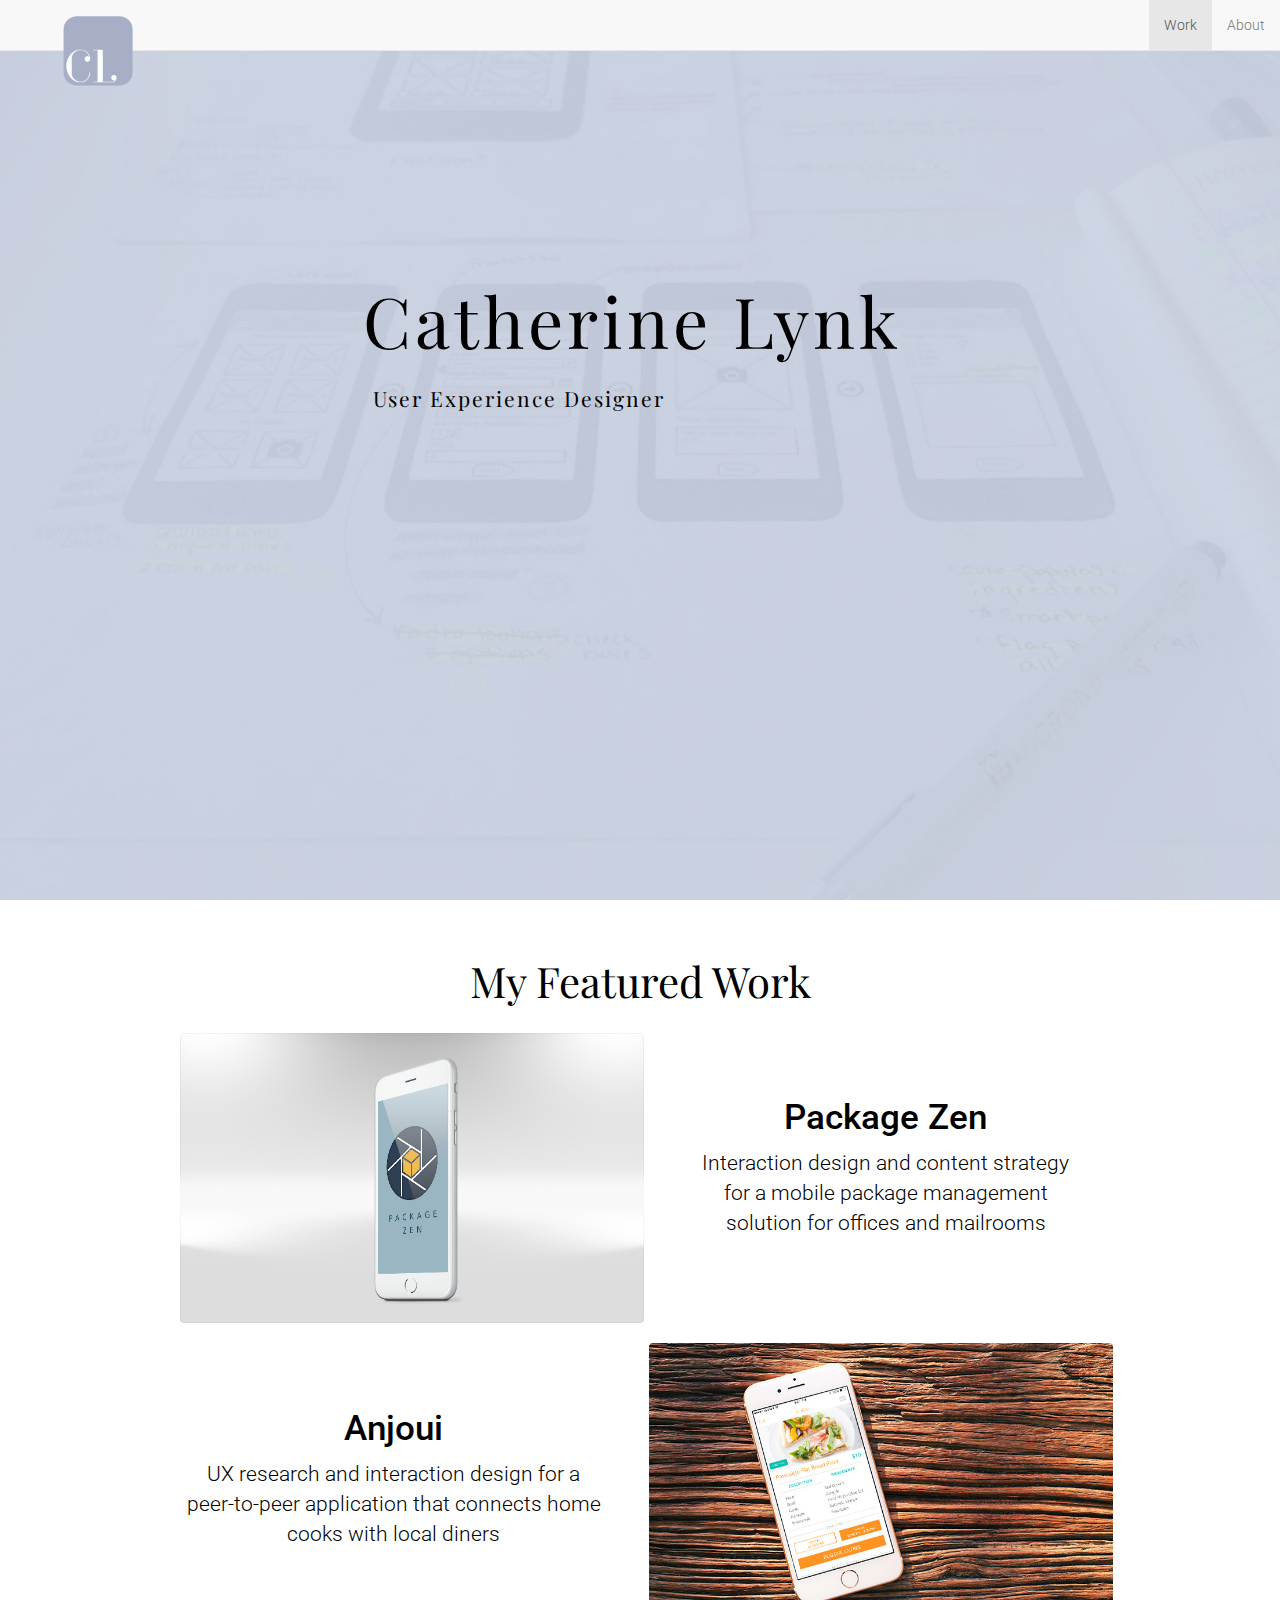
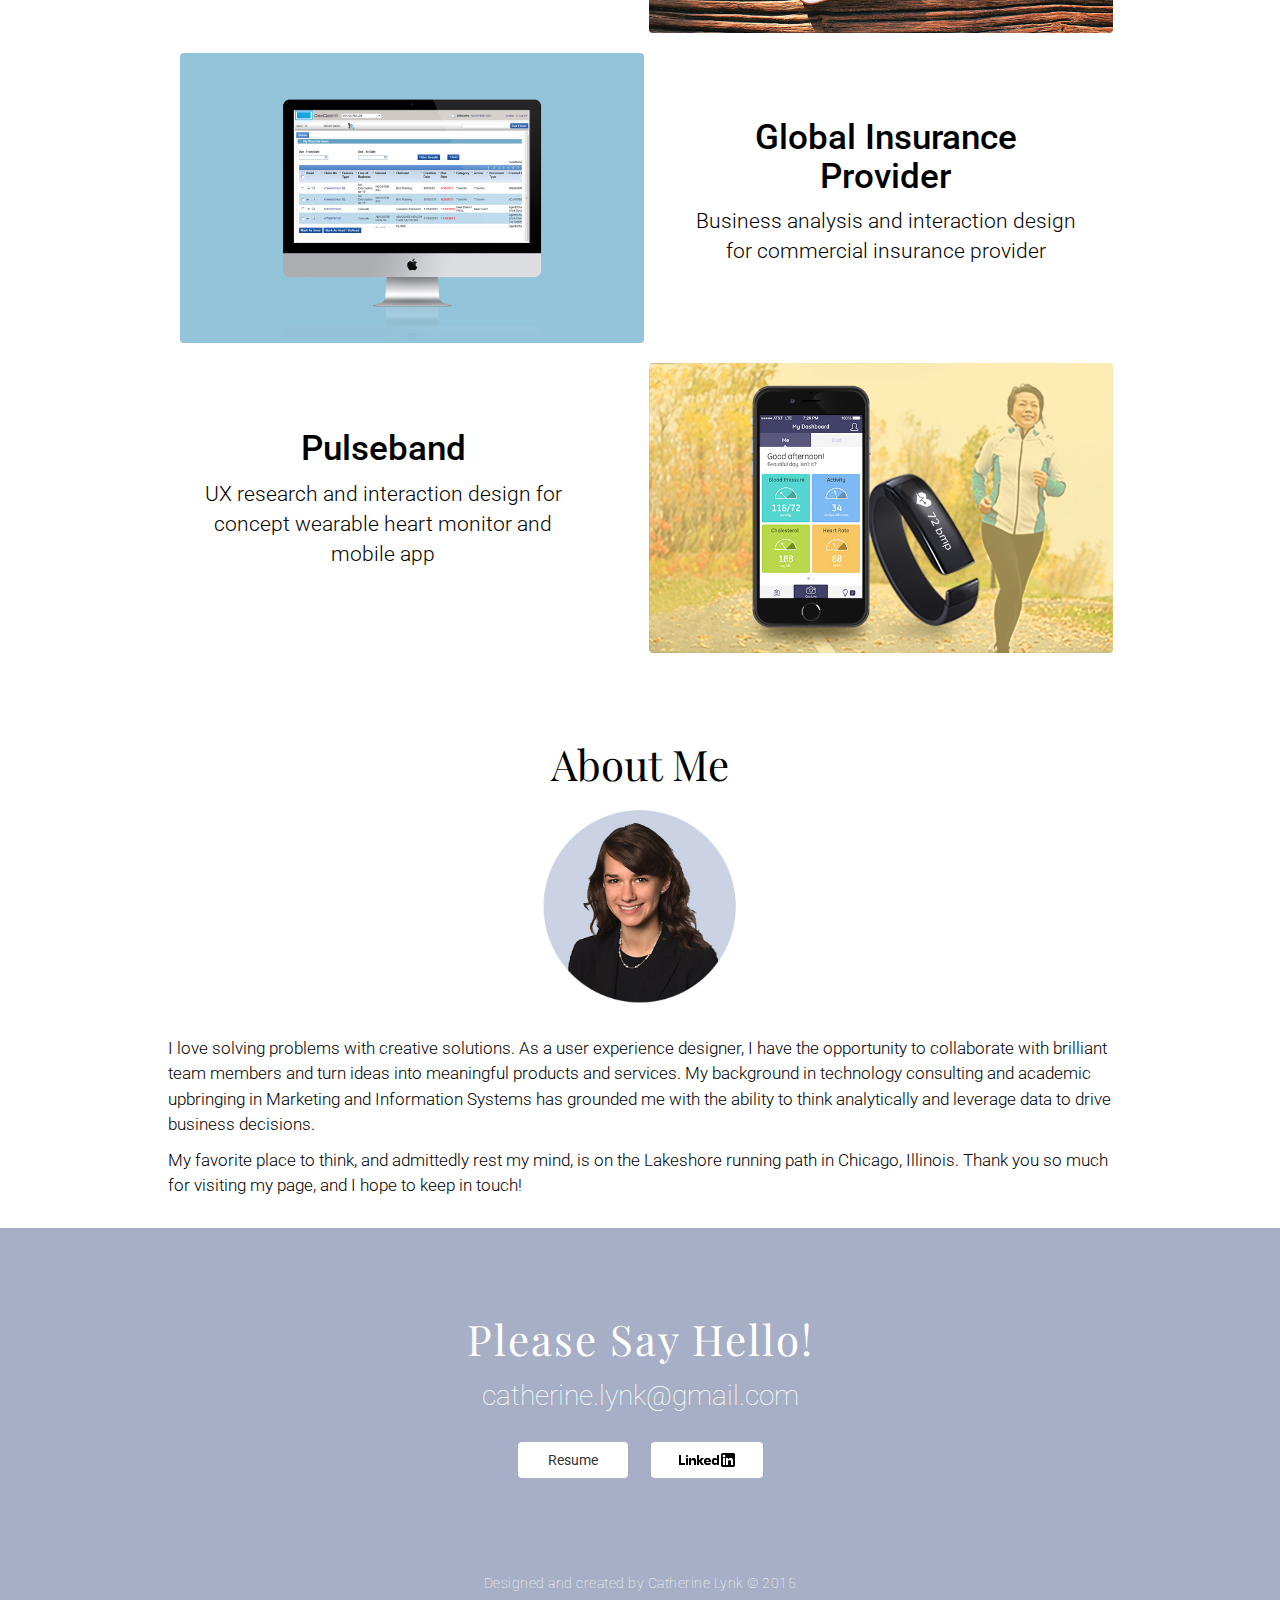
==== index.html @ 45167cb5 "Package Zen Case Study" ====
<!DOCTYPE html>
<html lang="en">
  <head>
    <meta charset="utf-8">
    <meta http-equiv="X-UA-Compatible" content="IE=edge">
    <meta name="viewport" content="width=device-width, initial-scale=1">
    <!-- The above 3 meta tags *must* come first in the head; any other head content must come *after* these tags -->

    <title>Catherine Lynk</title>

    <!-- fonts -->
    <link href='http://fonts.googleapis.com/css?family=Roboto:400,100,300' rel='stylesheet' type='text/css'>
    <link href='http://fonts.googleapis.com/css?family=Playfair+Display' rel='stylesheet' type='text/css'>
    <link rel="stylesheet" href="https://maxcdn.bootstrapcdn.com/font-awesome/4.3.0/css/font-awesome.min.css">

<!-- Reset -->
    <link rel="stylesheet" href="css/reset.css">
<!-- Bootstrap -->
    <link href="css/bootstrap.min.css" rel="stylesheet">
<!-- Main CSS -->
    <link rel="stylesheet" href="css/main.css">

  <link rel="icon" 
      type="image/png" 
      href="img/favicon.png"/>
  </head>
<!-- Body -->
  
  <body>

  <header>
    <nav class="navbar navbar-default navbar-fixed-top">
      <div class="container-fluid">
       <div class="navbar-header">
         <button type="button" class="navbar-toggle collapsed"
         data-toggle="collapse" data-target="#bs-example-navbar-collapse-1" aria-expanded="false">
          <span class="sr-only">Toggle navigation</span>
          <span class="icon-bar"></span>
          <span class="icon-bar"></span>
          <span class="icon-bar"></span>
        </button>
        <a class="navbar-brand" href="#">
            <img alt="Brand" src="img/Logo.png" class="img-responsive logo">
        </a>
       </div>
      <div class="collapse navbar-collapse" id="bs-example-navbar-collapse-1">
       <ul class="nav navbar-nav navbar-right">
        <li class="active"><a class="nav_work" href="#">Work <span class="sr-only">(current)</span></a></li>
        <!-- <li><a href="#">Resume</a></li> -->
        <li><a href="#" class="nav_about">About</a></li>
        <!-- <li><a href="#" class="nav_contact">Contact</a></li> -->
       </ul>
      </div><!-- /.navbar-collapse -->
     </div><!-- /.container-fluid -->
    </nav>


  <div class="jumbotron">
  <section class="container">
    <div class="row headline">
      <article  class="col-md-6 col-md-offset-3">
      <h1 >Catherine Lynk</h1>
      <p class="byline">User Experience Designer</p>
      </article>
    </div>
  </section>
  </div>

</header>

<main>

<section class="container" id="work">
    <h2> My Featured Work </h2>

<!-- Package Zen -->
  <div class="row PZall">
    <article  class="col-md-10 col-md-offset-1">
      <a href="packagezen/index.html">
      <img alt="Package Zen" src="img/PackageZen.jpg" class="col-md-5 img-responsive PZimg">
    </a>

      <div class="PZtext">
    <a href="packagezen/index.html">
      <h3> Package Zen </h3>
    </a>

      <h4> Interaction design and content strategy for a mobile package management solution for offices and mailrooms</h4>
      </div>
    </article>
  </div>

<!-- Anjoui -->
<div class="row Anjouiall">
  <article  class="col-md-10 col-md-offset-1">
    

    <a href="anjoui/index.html">
      <img alt="Anjoui" src="img/Anjoui.jpg" class="img-responsive Anjouiimg">
    </a>

    <div class="Anjouitext">
      <a href="anjoui/index.html">
      <h3> Anjoui </h3>
      </a>
      <h4> UX research and interaction design for a peer-to-peer application that connects home cooks with local diners</h4>
    </div>
  
  </article>
</div>

<!-- Claims -->
  <div class="row Claimsall">
    <article  class="col-md-10 col-md-offset-1">
      <a href="claims/index.html">
      <img alt="Insurance Transformation" src="img/Claims.jpg" class="col-md-5 img-responsive Claimsimg">
    </a>

      <div class="Claimstext">
    <a href="claims/index.html">
      <h3> Global Insurance Provider </h3>
    </a>

      <h4> Business analysis and interaction design for commercial insurance provider</h4>
      </div>
    </article>
  </div>


<!-- Pulseband -->
  <div class="row Bandall">
    <article  class="col-md-10 col-md-offset-1">
    
    <a href="pulseband/index.html">
      <img alt="Pulseband" src="img/Pulseband.jpg" class="col-md-4 img-responsive Bandimg">
    </a>

    <div class="Bandtext col-md-5">
       <a href="pulseband/index.html">
        <h3> Pulseband </h3>
       </a>
      <h4> UX research and interaction design for concept wearable heart monitor and mobile app </h4>
    </div>
  
  </article>
</div>

</section>

<section class="container" id="Aboutme">
  <div class="row">
      <h2 class="Abouttitle"> About Me</h2>
      <img alt="Cathy" src="img/Cathy.jpg" class="img-responsive Cathyimg">
  </div>
  <div class="row">
    <div class="Abouttext col-md-10 col-md-offset-1">
      <p> I love solving problems with creative solutions. As a user experience designer, I have the opportunity to collaborate with brilliant team members and turn ideas into meaningful products and services. My background in technology consulting and academic upbringing in Marketing and Information Systems has grounded me with the ability to think analytically and leverage data to drive business decisions. </p>
      <p> My favorite place to think, and admittedly rest my mind, is on the Lakeshore running path in Chicago, Illinois. Thank you so much for visiting my page, and I hope to keep in touch! </p>
    </div>
  </div>
</section>

<section class="contactme">
    <h2> Please Say Hello! </h2>
    <h5><a class="email" href="mailto:catherine.lynk@gmail.com" target="_blank"> <span>catherine.lynk@gmail.com </span></a></h5>

  <a href="CatherineLynk.pdf" target="_blank">
  <button type="button" class="btn btn-default btn-resume"> Resume</button>
  </a>

  <a href="https://www.linkedin.com/in/catherinelynk" target="_blank">
  <button type="button" class="btn btn-default btn-linkedin"href="#"><img alt="LinkedIn" src="img/linkedin.png" class="img-responsive" ></button>
  </a>
  <p class="copy"> Designed and created by Catherine Lynk © 2015 </p>
</section>

    <!-- jQuery (necessary for Bootstrap's JavaScript plugins) -->
    <script src="https://ajax.googleapis.com/ajax/libs/jquery/1.11.3/jquery.min.js"></script>

    <!-- Include all compiled plugins (below), or include individual files as needed -->
    <script src="js/bootstrap.min.js"></script>
    <script type="text/javascript" src="js/script.js"></script>
  </body>
</html>
---- css/main.css ----
.jumbotron{
	background: url(../img/background.jpg) no-repeat center center fixed;	
	background-size: cover;
	-webkit-background-size: cover;
	-o-background-size: cover;
	-moz-background-size: cover;
	height: 100vh;
}

/* typography */

html{
	font-size: 24px;
}

body, p{
	font-family:'Roboto', Helvetica, sans-serif;
	line-height: 1.5;
	font-weight: 300;
	color: #000;
}

p{
	font-size: 1.1em;
}


.jumbotron h1{
	font-family:'Playfair Display', serif;
	font-size: 5em;
	line-height: 1.5;
	letter-spacing: 4px;
	font-weight: 300;
	color: #000;
}

.byline{
	font-family:'Playfair Display', serif;
	font-size: 3em;
	letter-spacing: 2px;
	padding-left: 10px;
}

.headline{
	margin-top: 200px
}

h2{
	font-family:'Playfair Display', serif;
	font-size: 3em;
	line-height: 1.5;
	font-weight: 300;
	color: #000;
	text-align: center;
}

h3{
	font-size: 2.5em;
}

h4{
	font-size: 1.5em;
	line-height: 30px;
	font-weight: 300;
}

h5{
	font-size: 2em;
	font-weight: 100;
}


/* Nav Bar*/

.logo{
	height: 80px;
	width: auto;
	margin-top: 15%;
	-webkit-transition: all .3s; // Chrome
    -moz-transition: all .3s; // Mozilla
    -o-transition: all .3s; // Opera
	transition: all .3s;
}

.logo_small{
	height: 40px;
	width: auto;
	margin-top: 15%;
	-webkit-transition: all .3s; // Chrome
    -moz-transition: all .3s; // Mozilla
    -o-transition: all .3s; // Opera
	transition: all .3s;
}

.navbar-brand{
	padding:0px;
}

.navbar-header{
	padding-left:5%;
}
/* Featured Projects */


.PZimg, .Anjouiimg, .Claimsimg, .Bandimg{
	max-height: 290px;
	width: auto;
	border: 0px;
	border-radius: 4px;
	padding: 0px;
}

.PZtext, .Anjouitext, .Claimstext, .Bandtext{
	text-align: center;
	margin: 0 2%;
	padding-top: 5%;
}

.PZimg, .Claimsimg{
	margin-right: 5%;
}

.PZall, .Claimsall{
	margin: 20px 0px;
}

.Anjouiimg, .Bandimg{
	float: right;
	margin-left: 5%;
}

.Anjouiall, .Claimall{
	margin-bottom: 20px;
}


/* About */

.Aboutme{
	margin-top: 50px;
}

.Cathyimg{
	height: 200px;
	width: auto;
	padding: 0px;
	margin: 0px auto;
}

.Abouttitle{
	padding: 0px;
	margin-top: 80px;
}

.Abouttext{
	letter-spacing: 1.5;
	line-height: 1.8;
	font-size: 1.1em;
	padding-top:30px; 
}
/* Contact */

.contactme{
	background-color: #a7afc6;
	margin: 20px 0px 0px;
	padding-top:60px; 
	text-align: center;
}

.contactme h2, .email, .copy{
	color: #fff;
}

.contactme h2{
	letter-spacing: 2px;
	padding: 0px;
}

.btn {
  border: 0px;
  border-radius: 4px;
}

.btn-resume{
	padding:8px 30px;
	margin:20px 10px 50px 0px;
}

.btn-linkedin{
	padding: 11px 28px;
	margin:20px 0px 50px 10px;
}

.copy{
	font-size: 1em;
	letter-spacing: 0.5px;
	font-weight: 100;
	margin-top: 3.5%;
}

.contactme{
	height: 60vh;
}

a {
  color: #000;
  text-decoration: none;
}

a:hover {
  text-decoration: none;
}

a:visited {
  text-decoration: none;
}
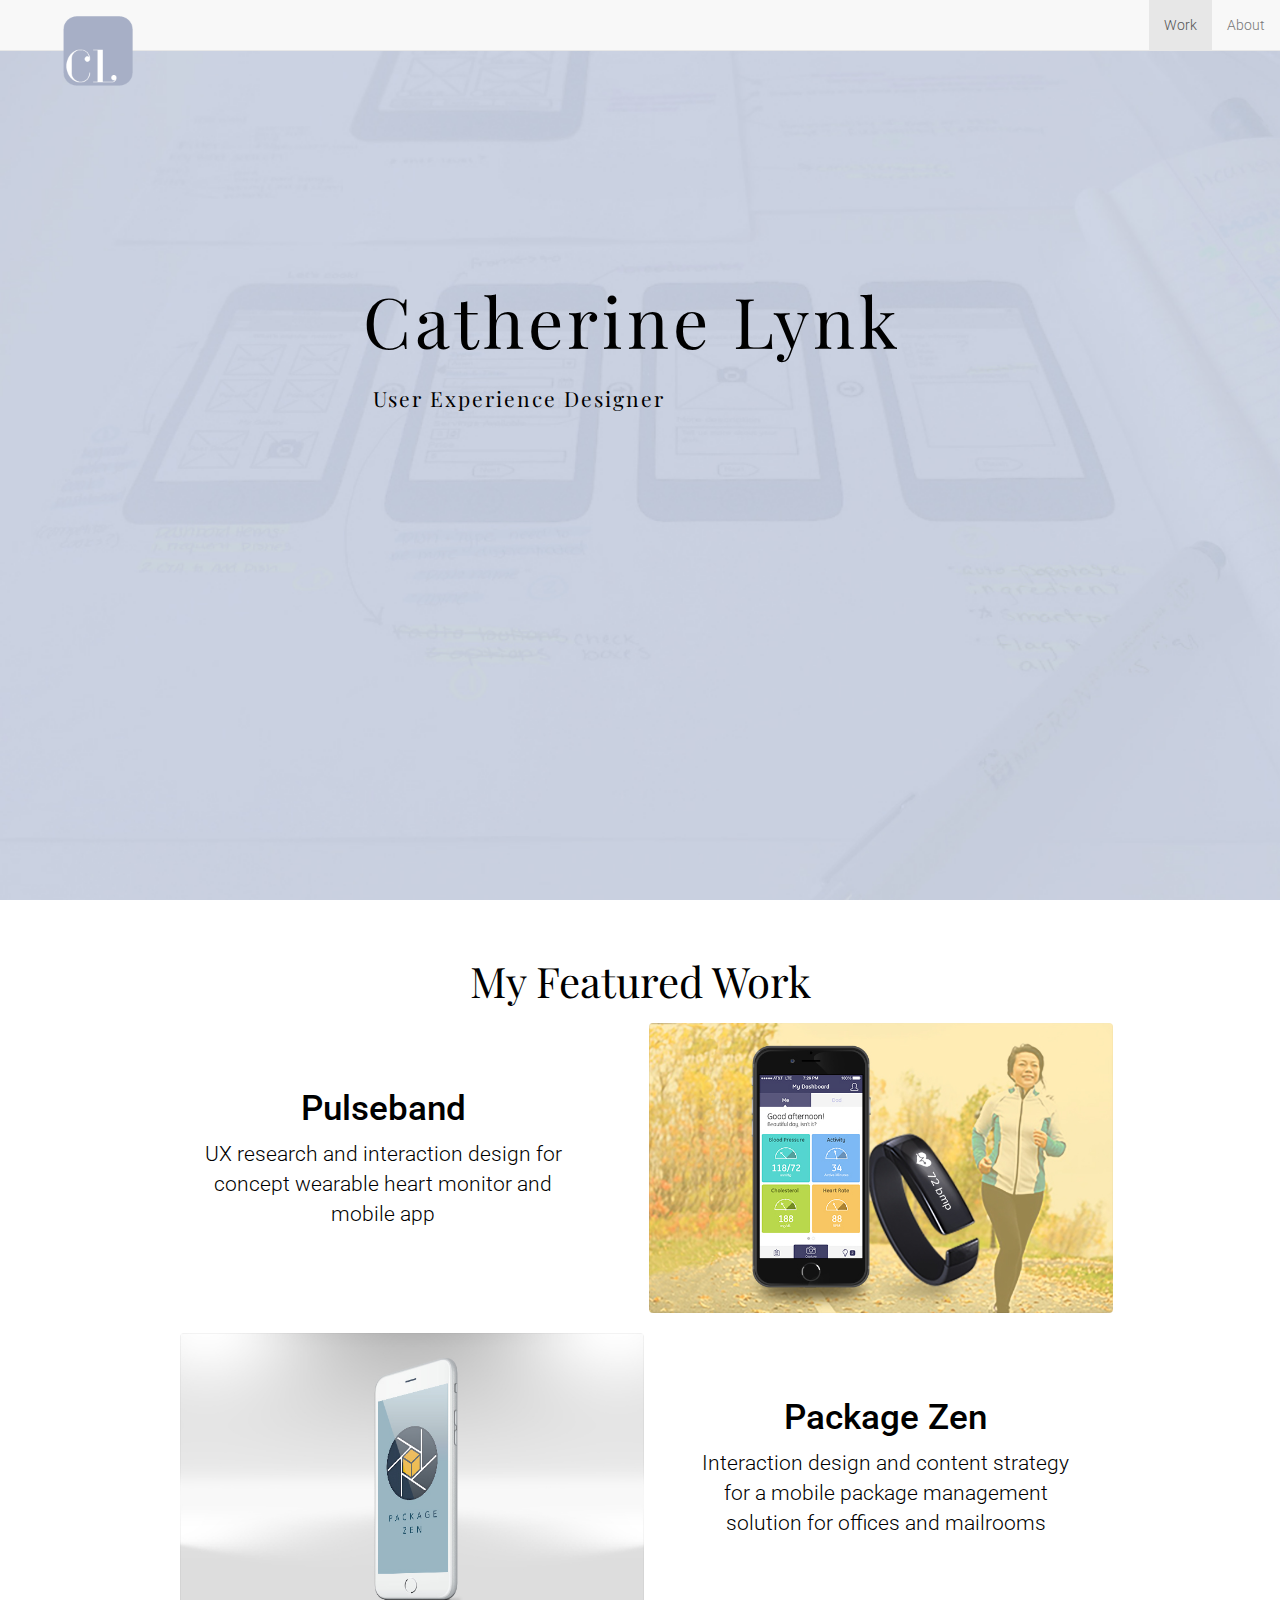
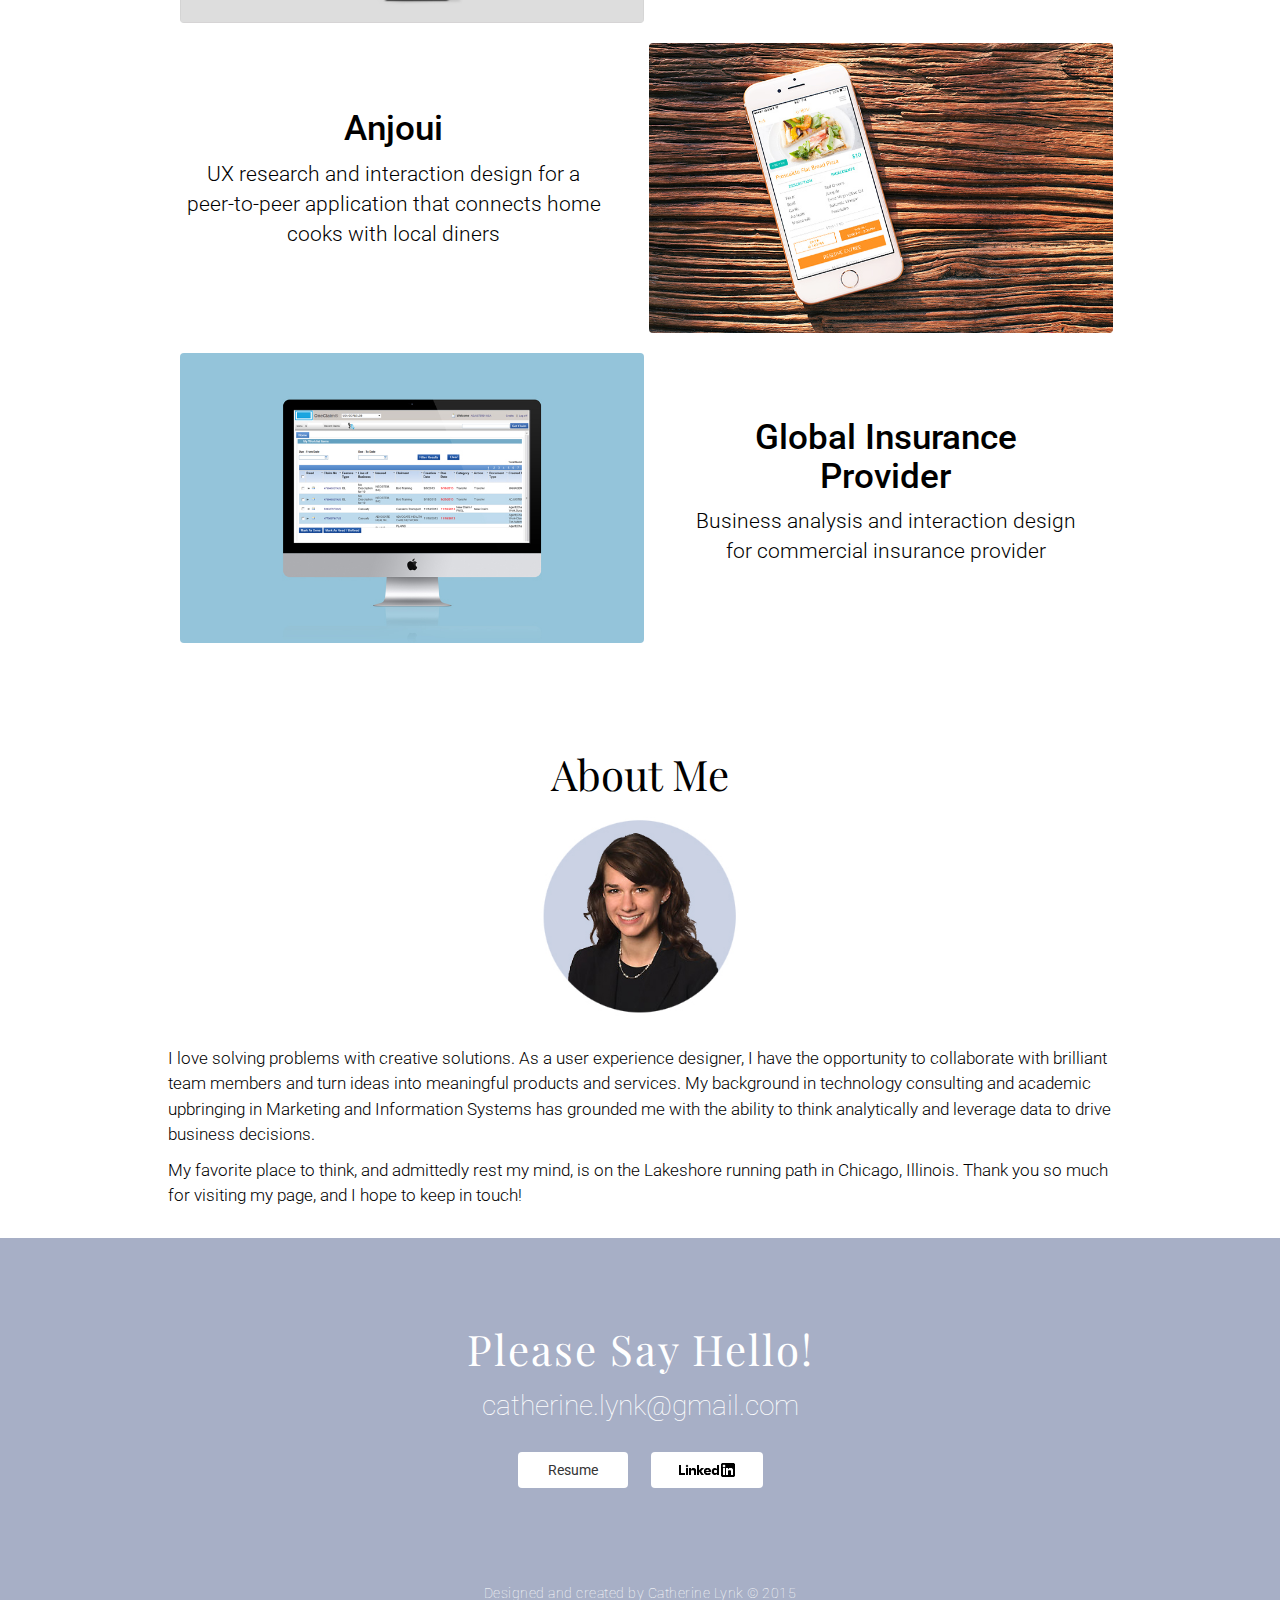
==== commit 41e98896: "Moved Pulseband to top" ====
--- a/index.html
+++ b/index.html
@@ -73,6 +73,26 @@
 <section class="container" id="work">
     <h2> My Featured Work </h2>
 
+
+<!-- Pulseband -->
+  <div class="row Bandall">
+    <article  class="col-md-10 col-md-offset-1">
+    
+    <a href="pulseband/index.html">
+      <img alt="Pulseband" src="img/Pulseband.jpg" class="col-md-4 img-responsive Bandimg">
+    </a>
+
+    <div class="Bandtext col-md-5">
+       <a href="pulseband/index.html">
+        <h3> Pulseband </h3>
+       </a>
+      <h4> UX research and interaction design for concept wearable heart monitor and mobile app </h4>
+    </div>
+  
+  </article>
+</div>
+
+
 <!-- Package Zen -->
   <div class="row PZall">
     <article  class="col-md-10 col-md-offset-1">
@@ -126,25 +146,6 @@
     </article>
   </div>
 
-
-<!-- Pulseband -->
-  <div class="row Bandall">
-    <article  class="col-md-10 col-md-offset-1">
-    
-    <a href="pulseband/index.html">
-      <img alt="Pulseband" src="img/Pulseband.jpg" class="col-md-4 img-responsive Bandimg">
-    </a>
-
-    <div class="Bandtext col-md-5">
-       <a href="pulseband/index.html">
-        <h3> Pulseband </h3>
-       </a>
-      <h4> UX research and interaction design for concept wearable heart monitor and mobile app </h4>
-    </div>
-  
-  </article>
-</div>
-
 </section>
 
 <section class="container" id="Aboutme">
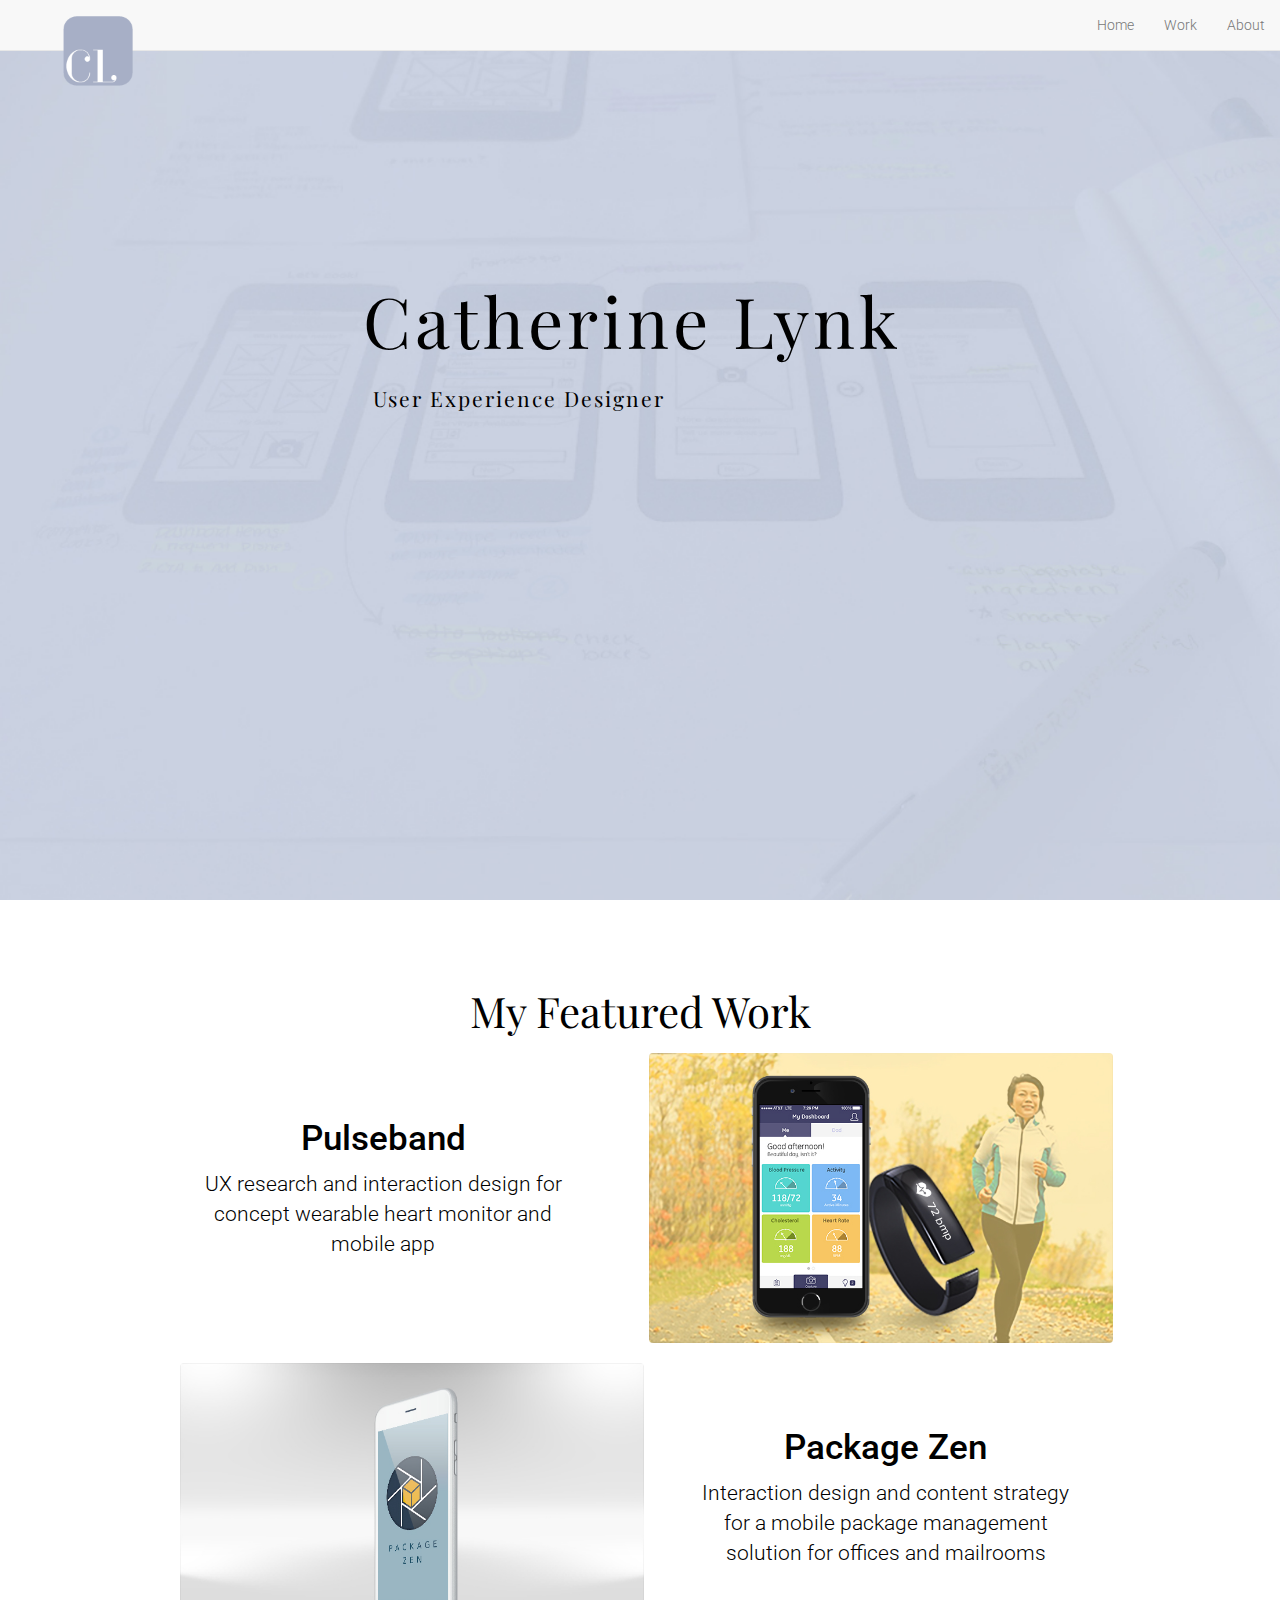
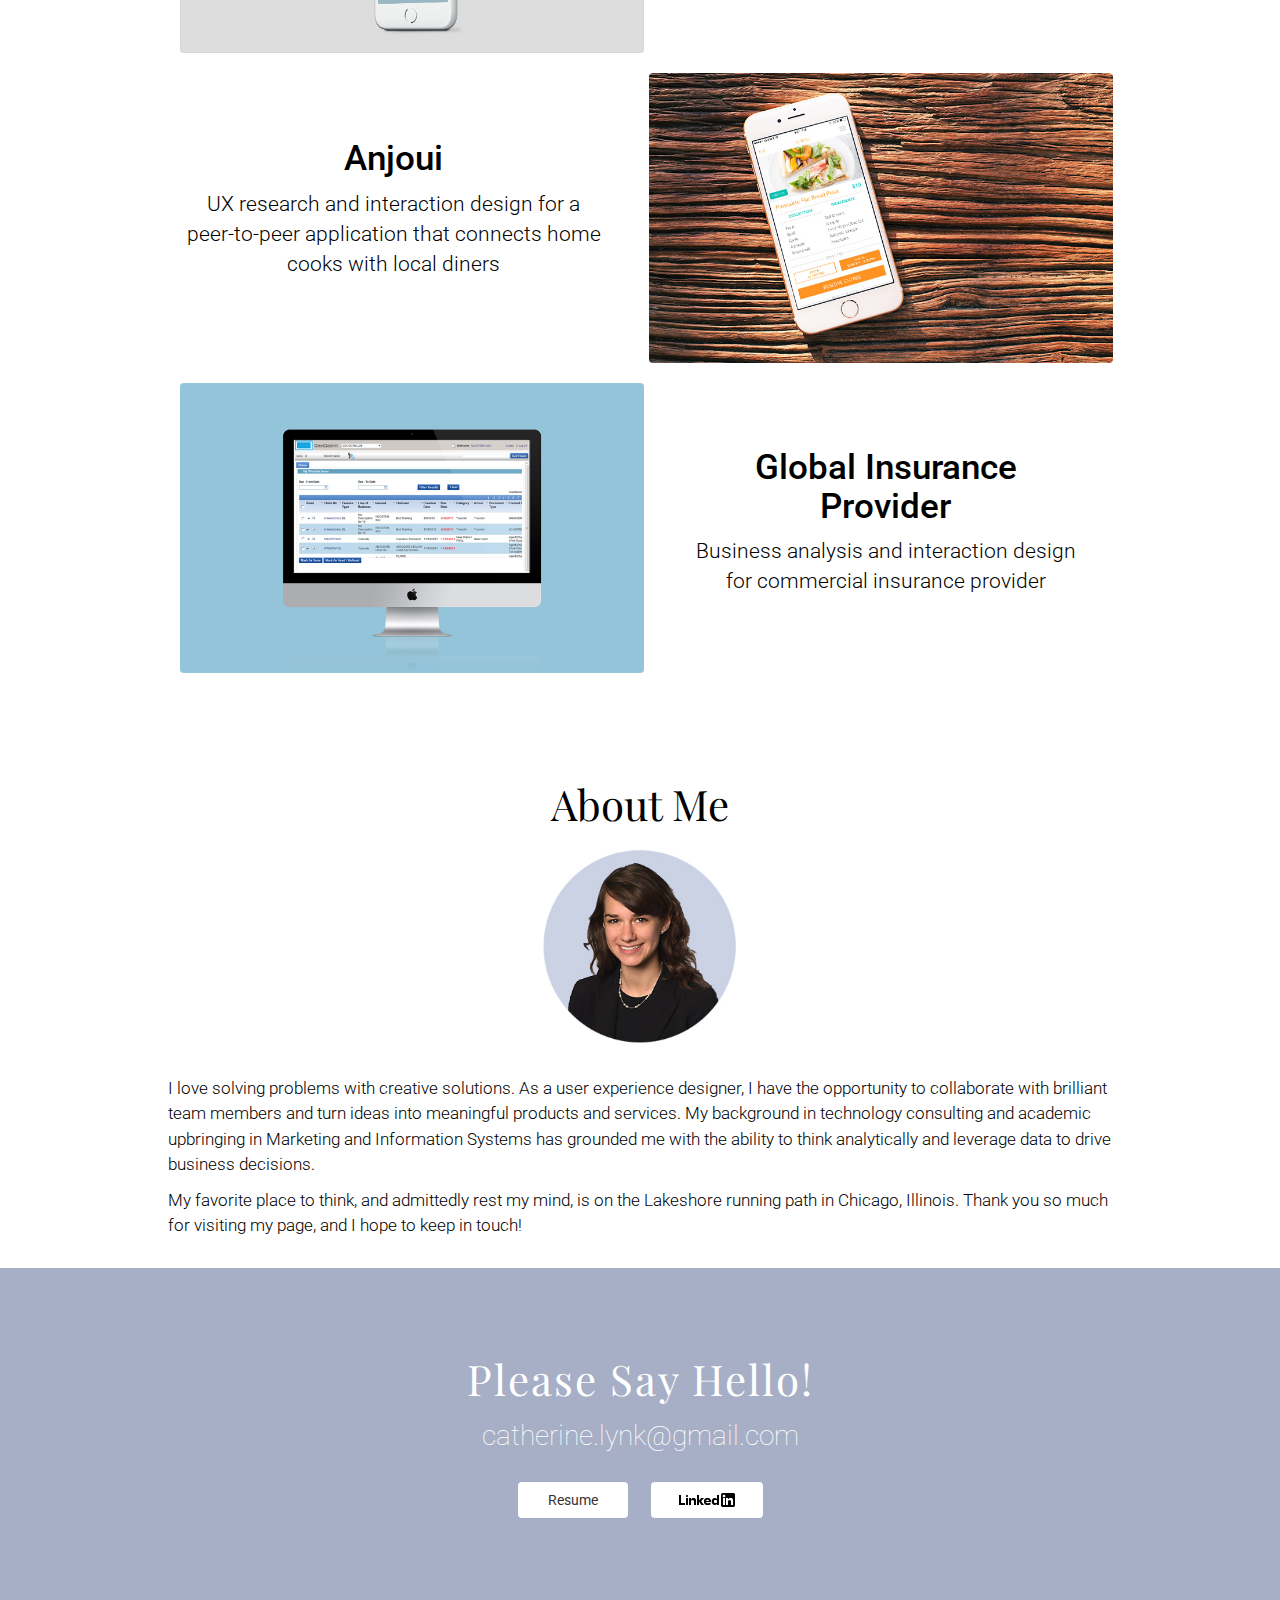
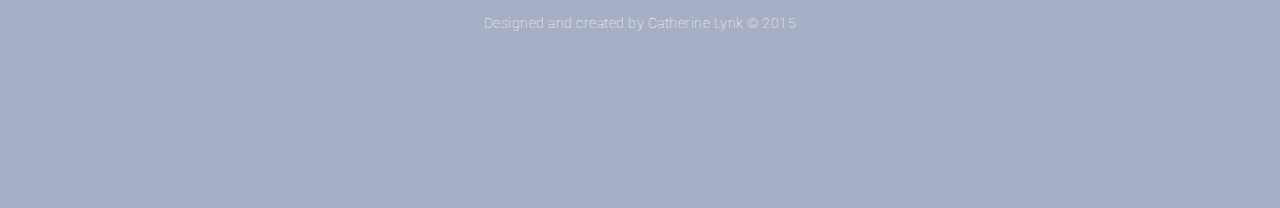
==== commit 6750d6d3: "Navigation, Responsive Headlines" ====
--- a/index.html
+++ b/index.html
@@ -26,7 +26,8 @@
   </head>
 <!-- Body -->
   
-  <body>
+
+<body>
 
   <header>
     <nav class="navbar navbar-default navbar-fixed-top">
@@ -44,12 +45,14 @@
         </a>
        </div>
       <div class="collapse navbar-collapse" id="bs-example-navbar-collapse-1">
+      
        <ul class="nav navbar-nav navbar-right">
-        <li class="active"><a class="nav_work" href="#">Work <span class="sr-only">(current)</span></a></li>
-        <!-- <li><a href="#">Resume</a></li> -->
-        <li><a href="#" class="nav_about">About</a></li>
-        <!-- <li><a href="#" class="nav_contact">Contact</a></li> -->
+        <li><a class="nav_home" href="#home">Home<span class="sr-only">(current)</span></a></li>
+        <li><a class="nav_work" href="#work">Work</a></li>
+        
+        <li><a class="nav_about" href="#about">About</a></li>
        </ul>
+      
       </div><!-- /.navbar-collapse -->
      </div><!-- /.container-fluid -->
     </nav>
@@ -71,7 +74,7 @@
 <main>
 
 <section class="container" id="work">
-    <h2> My Featured Work </h2>
+    <h2 class="featured_work"> My Featured Work </h2>
 
 
 <!-- Pulseband -->
@@ -148,7 +151,7 @@
 
 </section>
 
-<section class="container" id="Aboutme">
+<section class="container" id="aboutme">
   <div class="row">
       <h2 class="Abouttitle"> About Me</h2>
       <img alt="Cathy" src="img/Cathy.jpg" class="img-responsive Cathyimg">
@@ -181,5 +184,6 @@
     <!-- Include all compiled plugins (below), or include individual files as needed -->
     <script src="js/bootstrap.min.js"></script>
     <script type="text/javascript" src="js/script.js"></script>
+  
   </body>
 </html>
--- a/css/main.css
+++ b/css/main.css
@@ -1,3 +1,7 @@
+
+body {
+  position: relative;
+}
 
 .jumbotron{
 	background: url(../img/background.jpg) no-repeat center center fixed;	
@@ -102,6 +106,9 @@
 }
 /* Featured Projects */
 
+.featured_work{
+	padding-top: 30px;
+}
 
 .PZimg, .Anjouiimg, .Claimsimg, .Bandimg{
 	max-height: 290px;
@@ -216,4 +223,43 @@
   text-decoration: none;
 }
 
-
+/*-------- Media Queries ----------*/
+
+@media screen and (max-width: 1024px){
+	}
+
+@media screen and (max-width: 768px){
+	}
+
+@media screen and (max-width:480px){
+
+.logo{
+	height: 40px;
+	}	
+
+.jumbotron h1{
+	font-size: 4em;
+	text-align: center;
+	line-height: 1.2;
+	}
+
+.byline{
+	font-size: 2em;
+	letter-spacing: 0px;
+	padding-left: 0px;
+	padding-top: 10px;
+	text-align: center;
+	}
+
+.PZall, .Anjouiall, .Claimsall{
+	margin-top: 20%;
+	}
+}
+
+
+
+
+
+
+
+
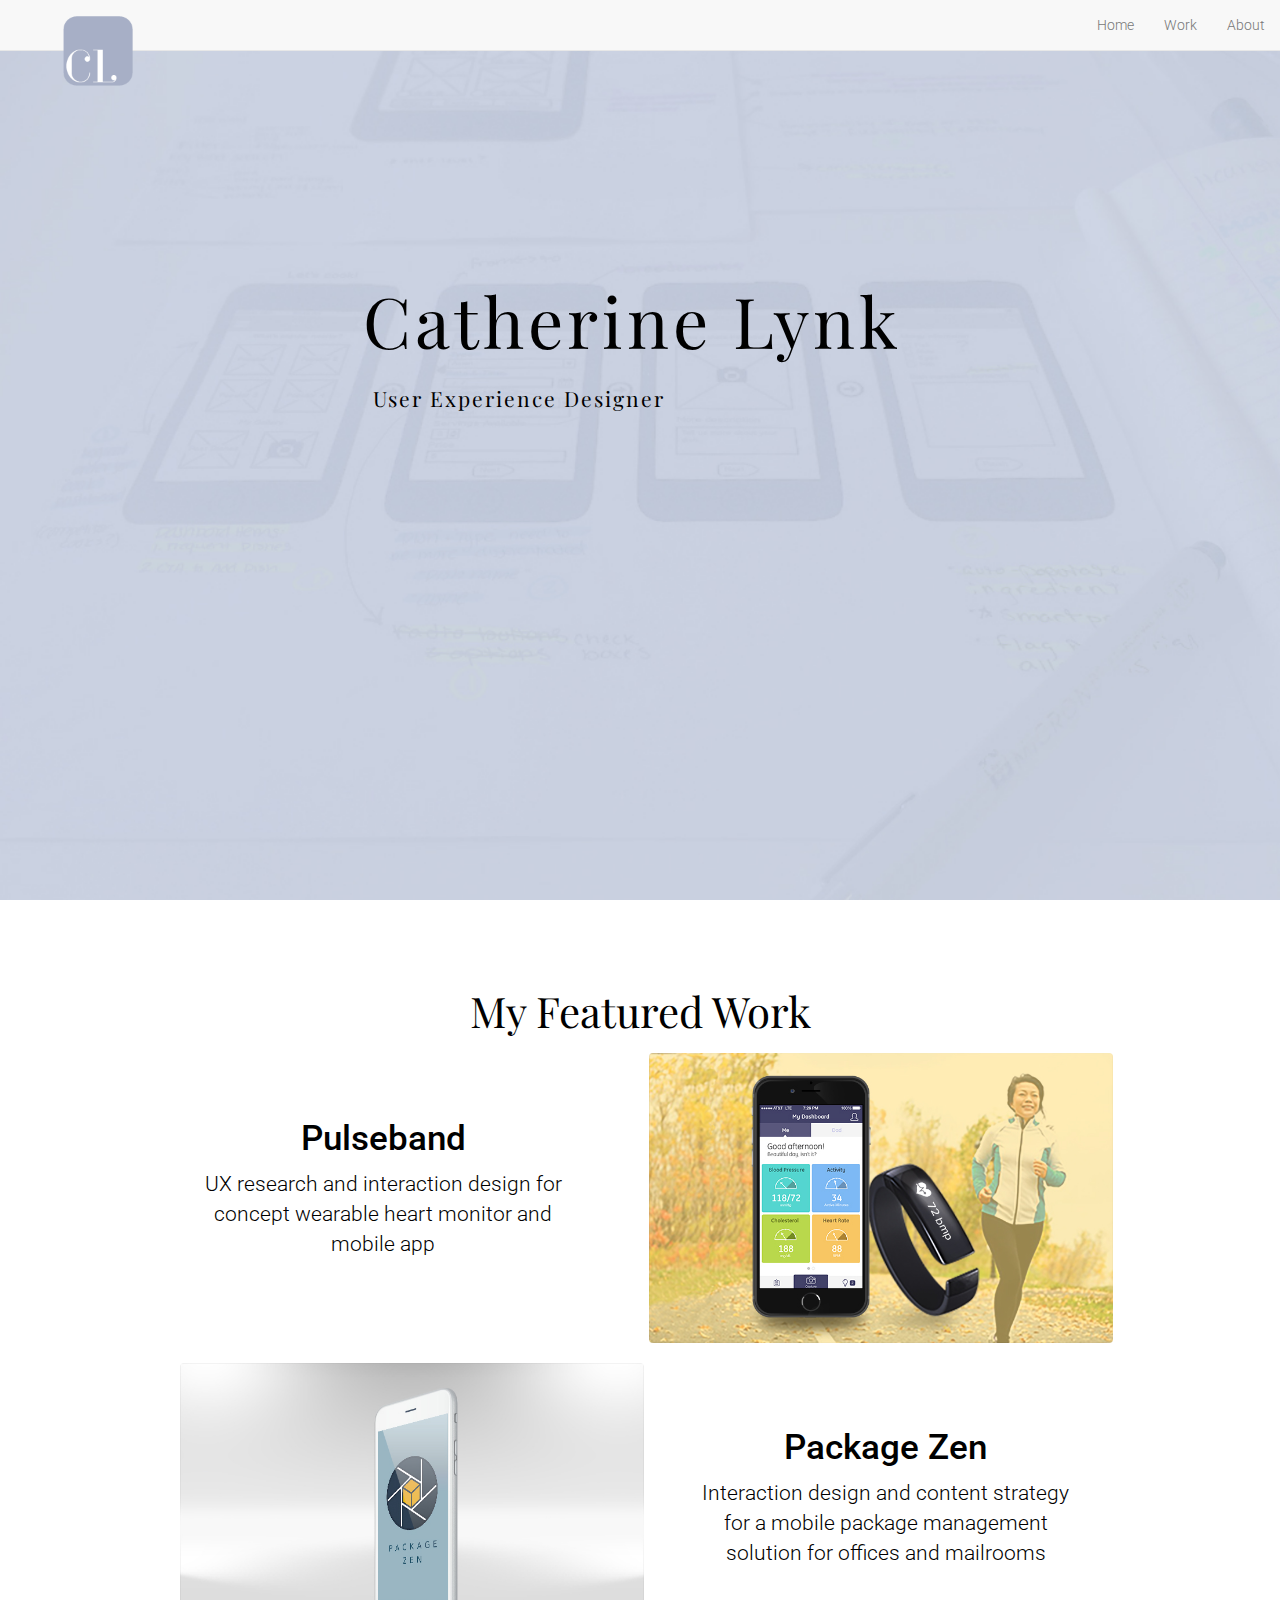
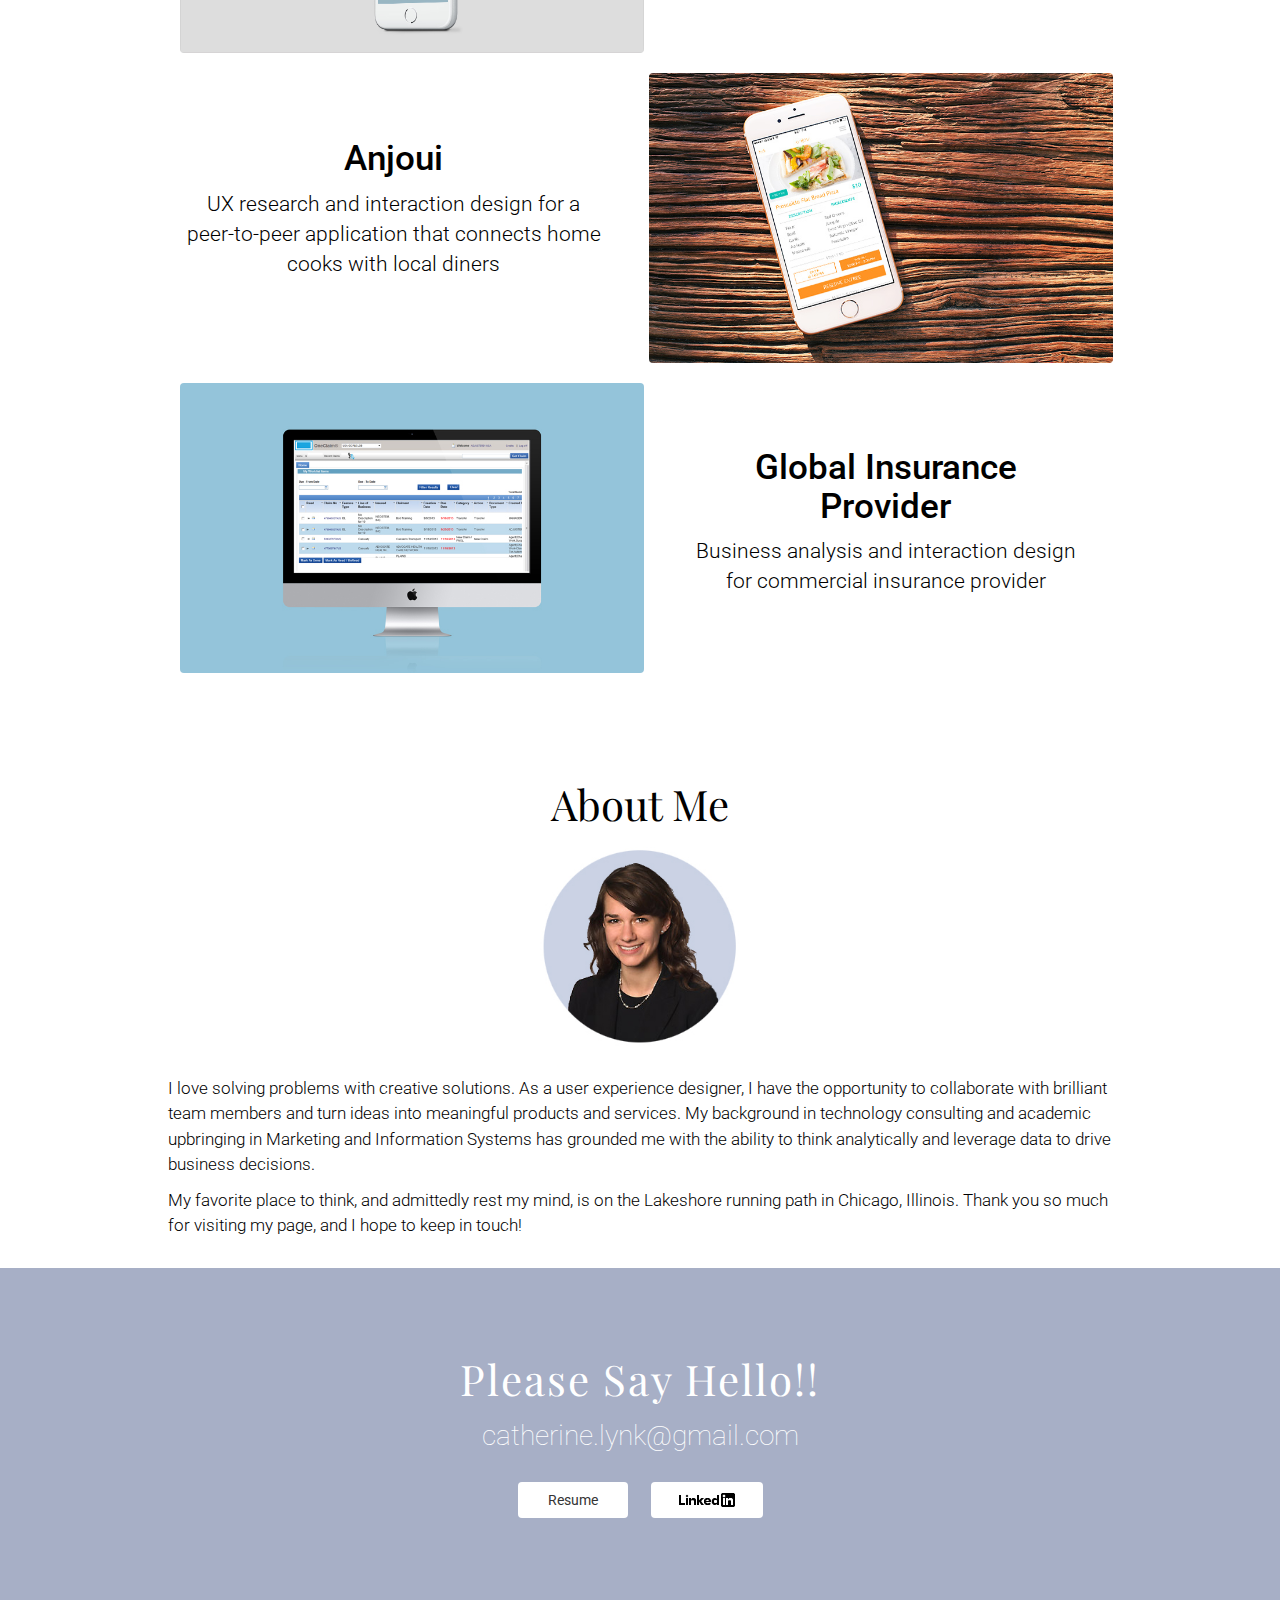
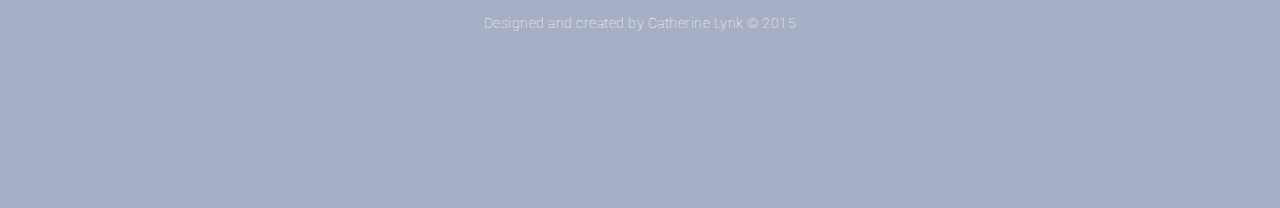
==== commit 314f0e12: "Hello!!" ====
--- a/index.html
+++ b/index.html
@@ -23,6 +23,18 @@
   <link rel="icon" 
       type="image/png" 
       href="img/favicon.png"/>
+  
+<script>
+  (function(i,s,o,g,r,a,m){i['GoogleAnalyticsObject']=r;i[r]=i[r]||function(){
+  (i[r].q=i[r].q||[]).push(arguments)},i[r].l=1*new Date();a=s.createElement(o),
+  m=s.getElementsByTagName(o)[0];a.async=1;a.src=g;m.parentNode.insertBefore(a,m)
+  })(window,document,'script','https://www.google-analytics.com/analytics.js','ga');
+
+  ga('create', 'UA-86297158-2', 'auto');
+  ga('send', 'pageview');
+
+</script>
+    
   </head>
 <!-- Body -->
   
@@ -165,7 +177,7 @@
 </section>
 
 <section class="contactme">
-    <h2> Please Say Hello! </h2>
+    <h2> Please Say Hello!! </h2>
     <h5><a class="email" href="mailto:catherine.lynk@gmail.com" target="_blank"> <span>catherine.lynk@gmail.com </span></a></h5>
 
   <a href="CatherineLynk.pdf" target="_blank">
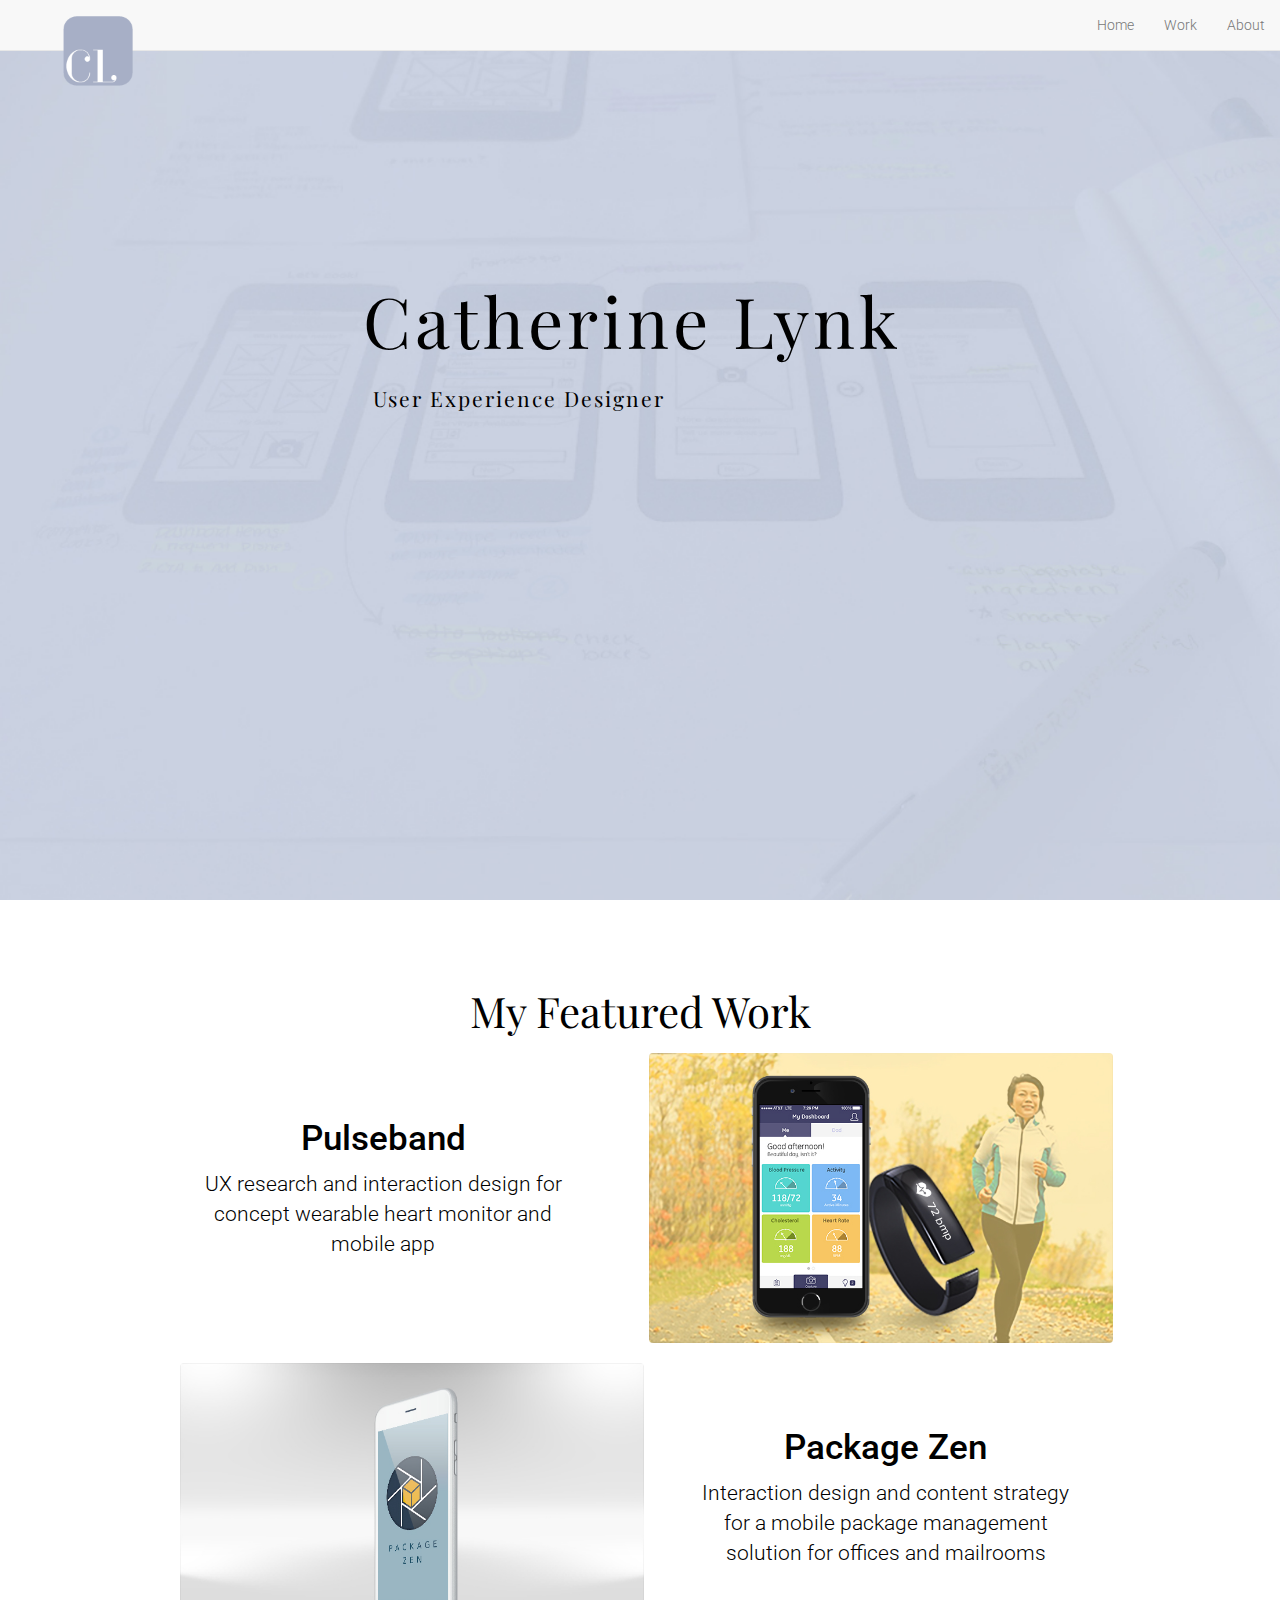
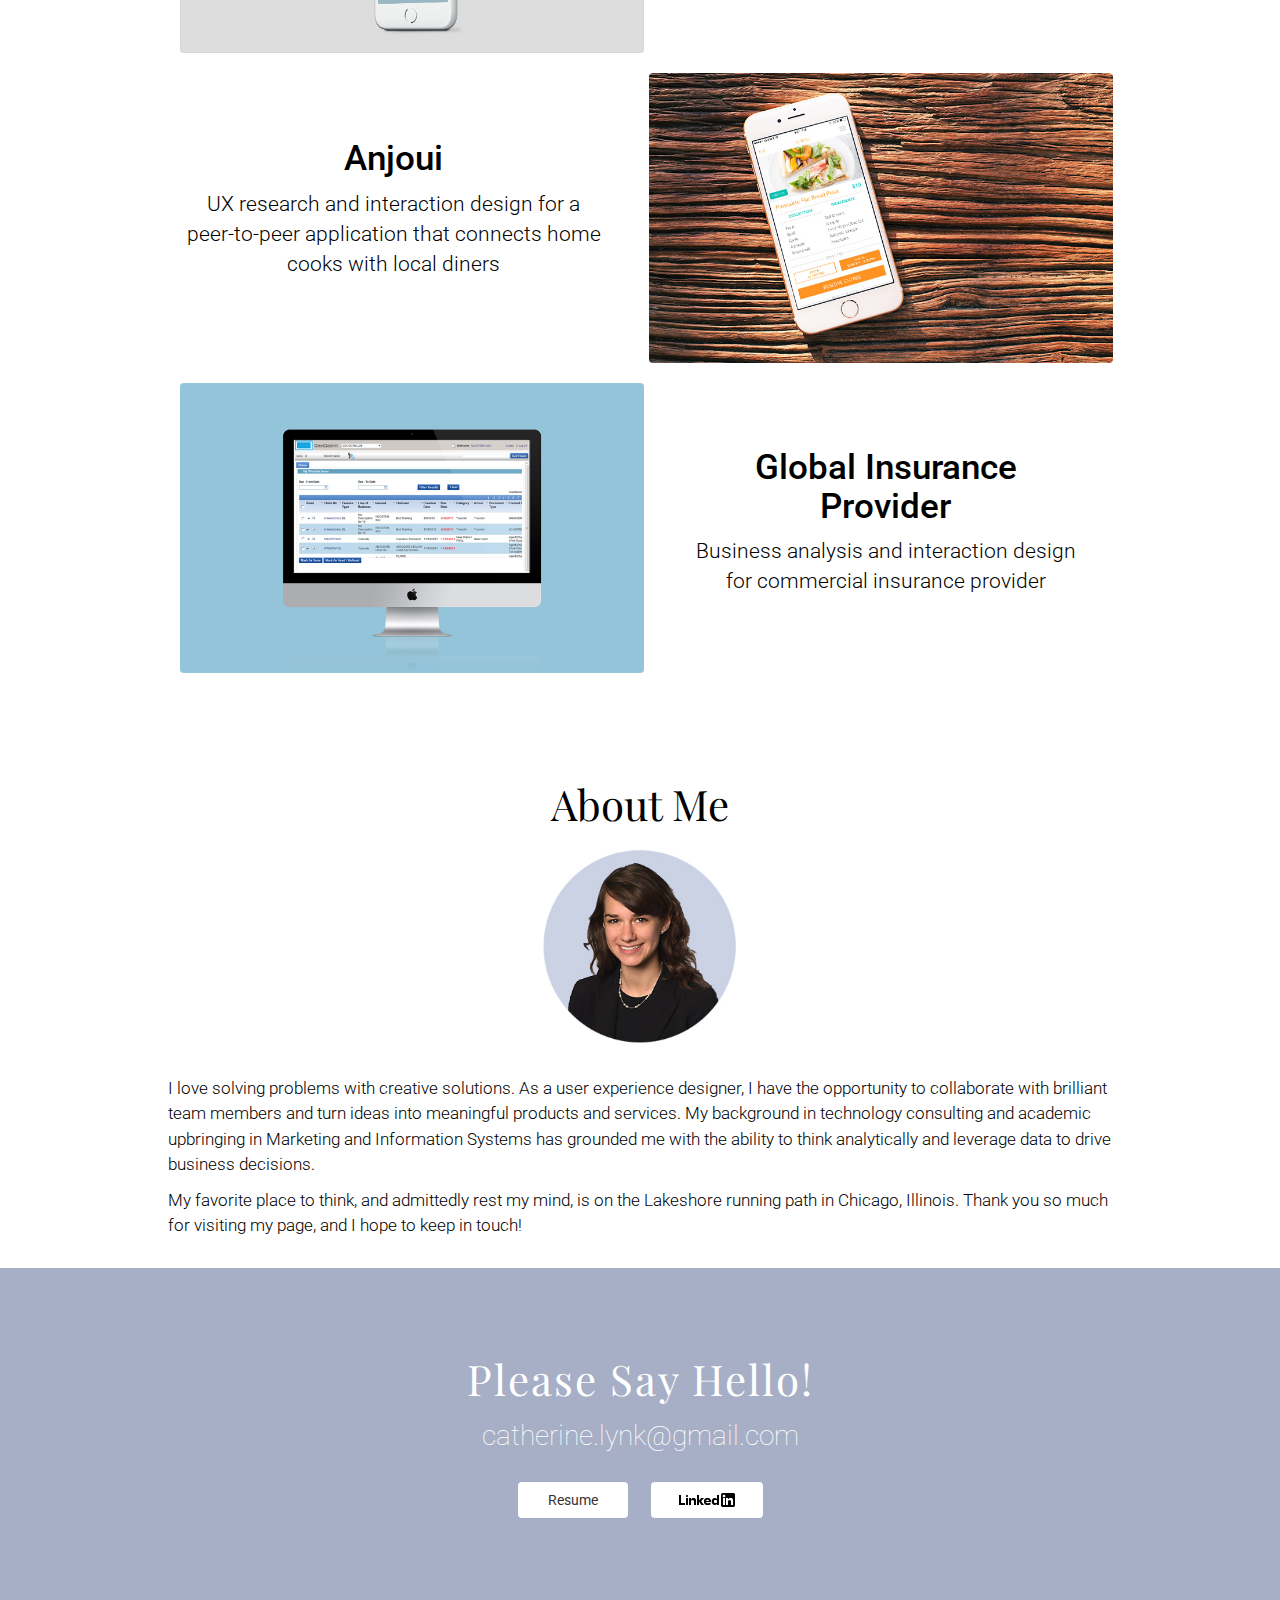
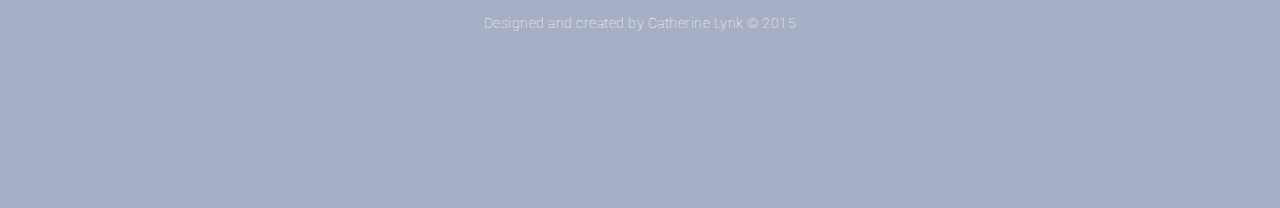
==== commit 7dac45df: "Updated Resume" ====
--- a/index.html
+++ b/index.html
@@ -177,10 +177,10 @@
 </section>
 
 <section class="contactme">
-    <h2> Please Say Hello!! </h2>
+    <h2> Please Say Hello! </h2>
     <h5><a class="email" href="mailto:catherine.lynk@gmail.com" target="_blank"> <span>catherine.lynk@gmail.com </span></a></h5>
 
-  <a href="CatherineLynk.pdf" target="_blank">
+  <a href="CatherineLynk_Resume_2018.pdf" target="_blank">
   <button type="button" class="btn btn-default btn-resume"> Resume</button>
   </a>
 
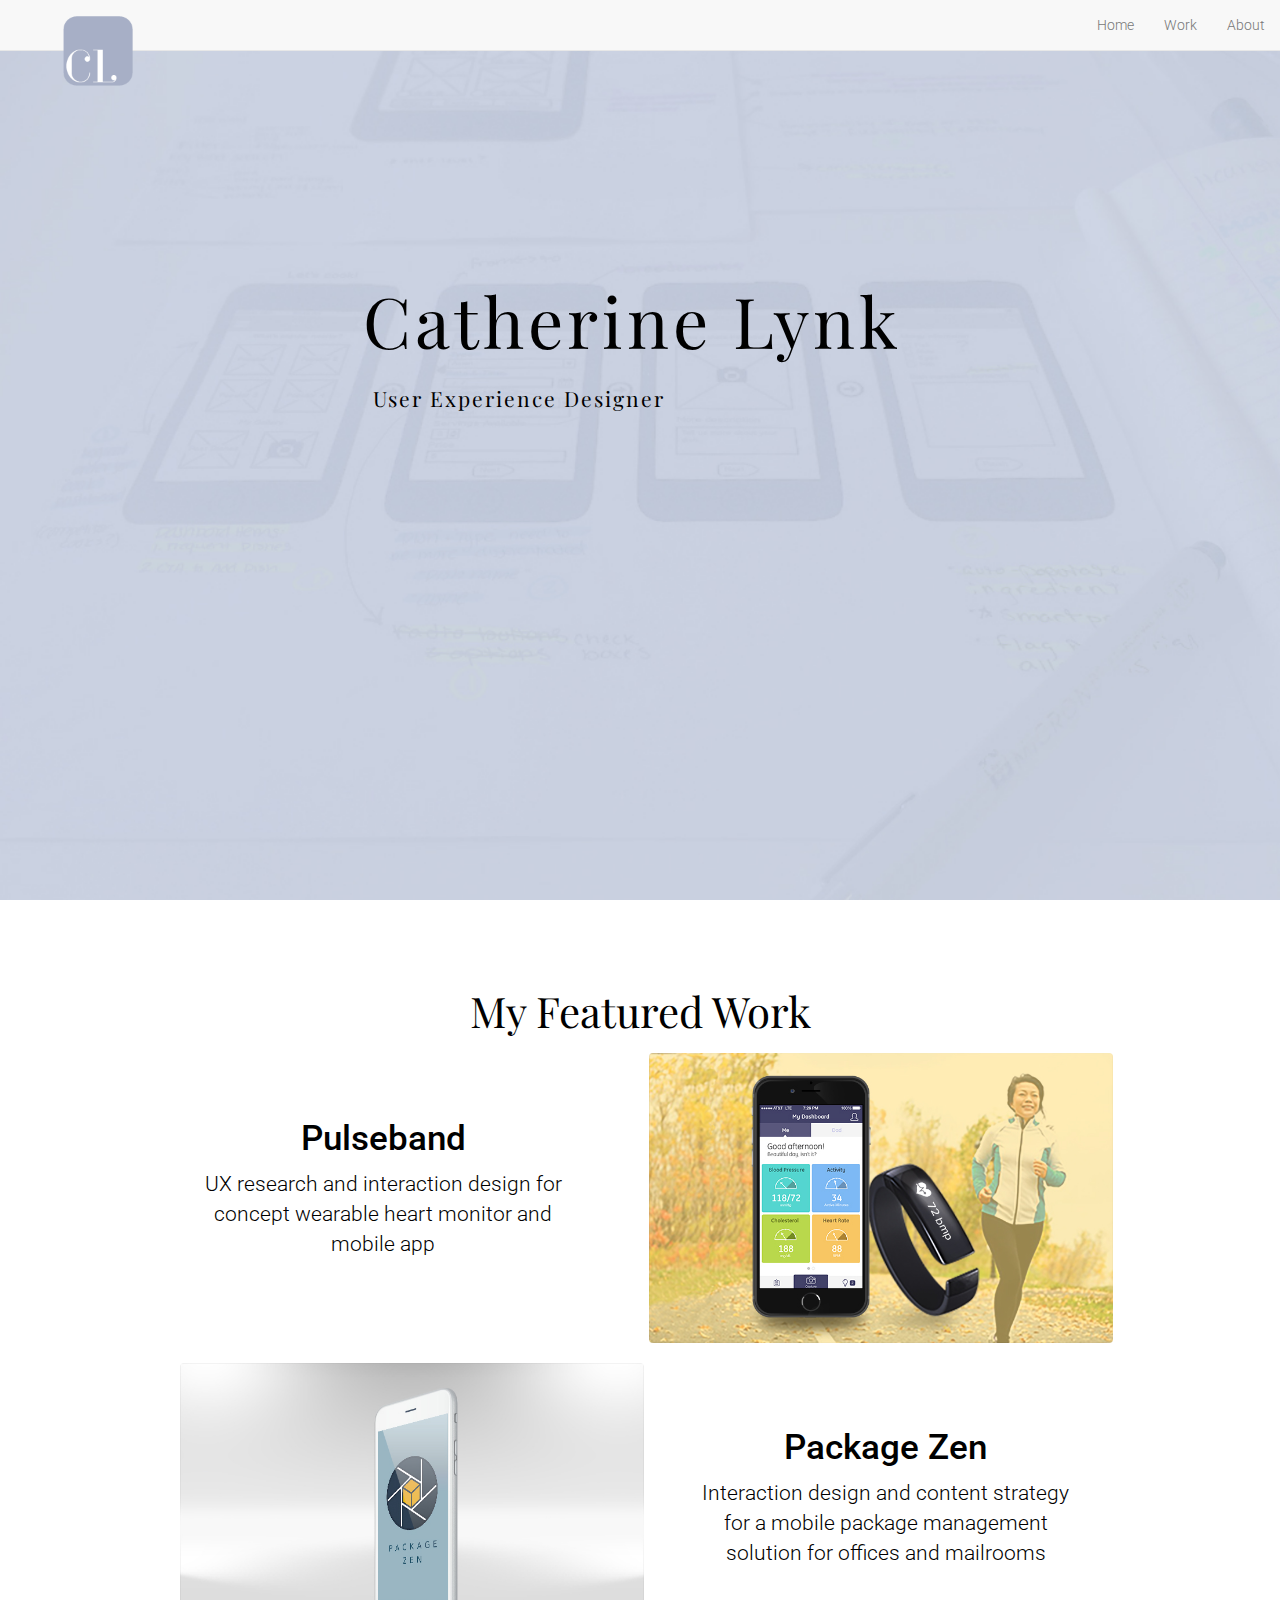
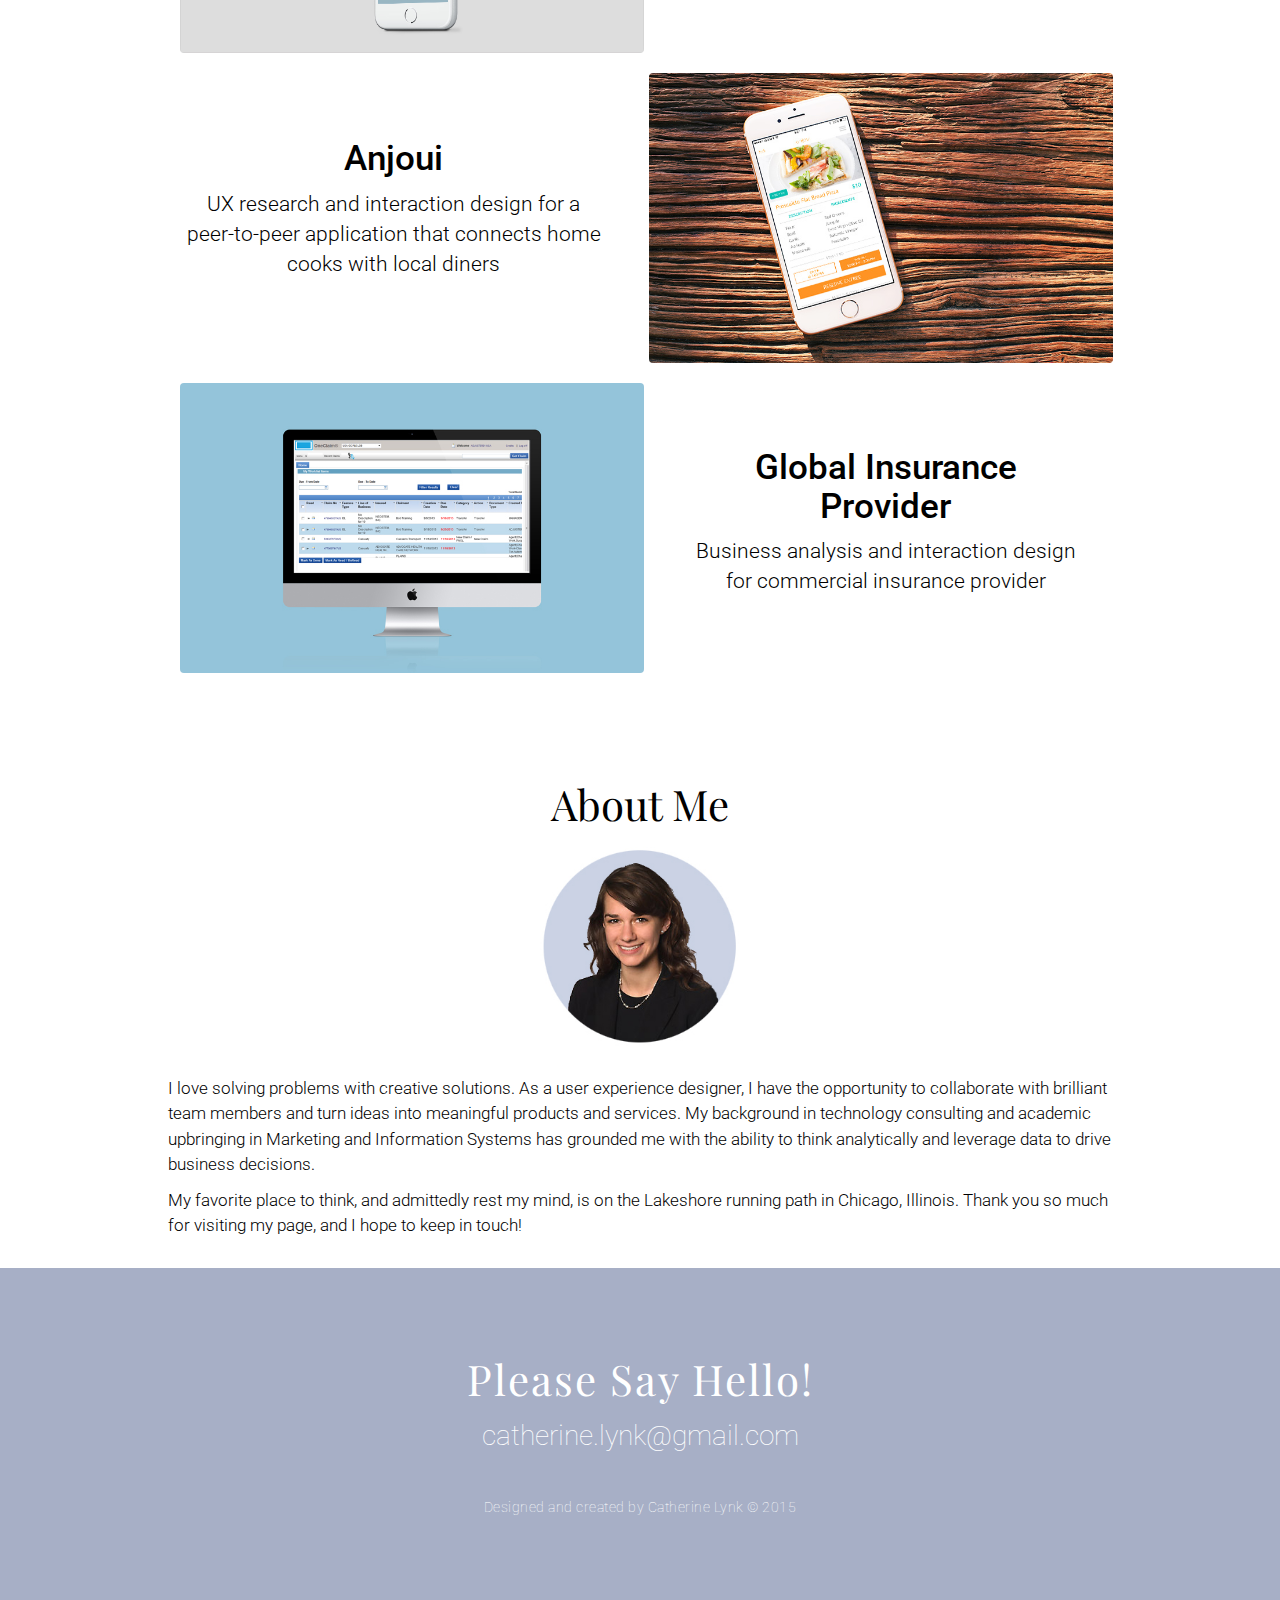
==== commit e046cacb: "Cleared out Resume, LinkedIn buttons" ====
--- a/index.html
+++ b/index.html
@@ -180,15 +180,23 @@
     <h2> Please Say Hello! </h2>
     <h5><a class="email" href="mailto:catherine.lynk@gmail.com" target="_blank"> <span>catherine.lynk@gmail.com </span></a></h5>
 
+  <!-- Comment Out Resume and LinkedIn Buttons
+  
   <a href="CatherineLynk_Resume_2018.pdf" target="_blank">
   <button type="button" class="btn btn-default btn-resume"> Resume</button>
   </a>
 
+
+
   <a href="https://www.linkedin.com/in/catherinelynk" target="_blank">
   <button type="button" class="btn btn-default btn-linkedin"href="#"><img alt="LinkedIn" src="img/linkedin.png" class="img-responsive" ></button>
   </a>
+  
+  -->
   <p class="copy"> Designed and created by Catherine Lynk © 2015 </p>
 </section>
+  
+  
 
     <!-- jQuery (necessary for Bootstrap's JavaScript plugins) -->
     <script src="https://ajax.googleapis.com/ajax/libs/jquery/1.11.3/jquery.min.js"></script>
